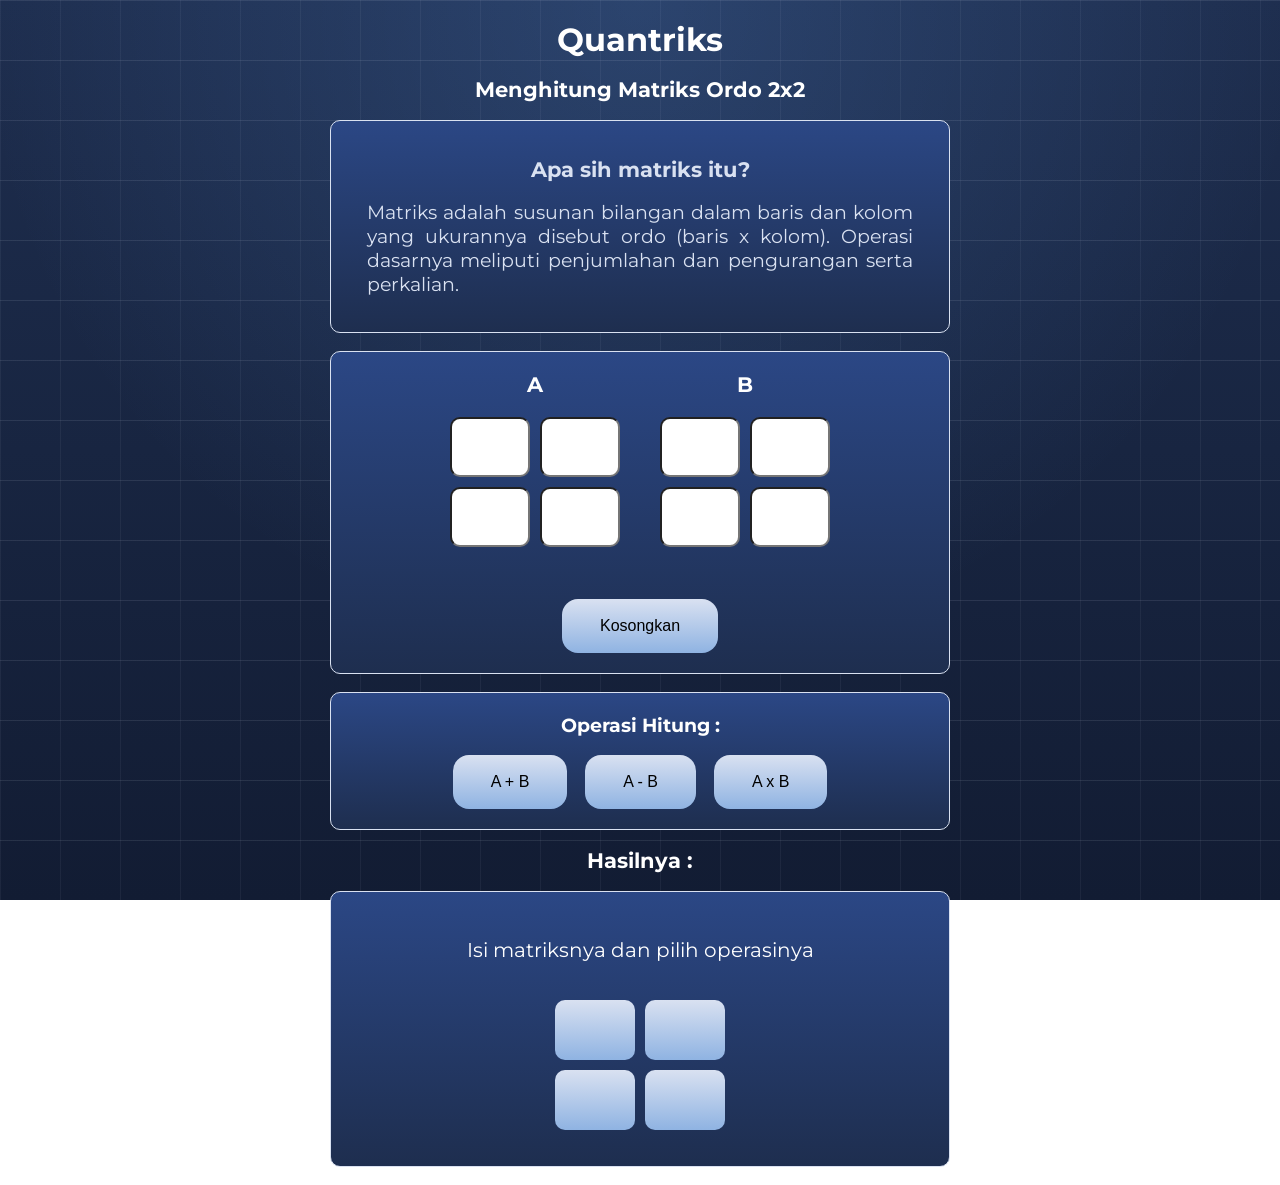
==== index.html @ f2c58c4d "Add files via upload" ====
<!doctype html>
<html lang="en">
  <head>
    <meta charset="UTF-8" />
    <meta name="viewport" content="width=device-width, initial-scale=1.0" />
    <title>Kalkulator Matriks</title>
    <link rel="stylesheet" href="visual.css" />
    <link
      rel="stylesheet"
      href="https://fonts.googleapis.com/css2?family=Montserrat:wght@400;600&display=swap"
    />
  </head>

  <body>
    <header>
      <h1 class="judul">Quantriks</h1>
      <h2 class="subjudul">Menghitung Matriks Ordo 2x2</h2>
    </header>

    <div class="explain">
      <p class="text-explain">Apa sih matriks itu?</p>
      <div class="explain-area">
        Matriks adalah susunan bilangan dalam baris dan kolom yang ukurannya
        disebut ordo (baris x kolom). Operasi dasarnya meliputi penjumlahan dan
        pengurangan serta perkalian.
      </div>
    </div>

    <div class="calculator">
      <section class="matriks-area">
        <div class="matriks">
          <div class="matriks-item">
            <h3 class="matriks-name">A</h3>
            <div class="matriks-grid">
              <input id="a" type="number" />
              <input id="b" type="number" />
              <input id="c" type="number" />
              <input id="d" type="number" />
            </div>
          </div>

          <div class="matriks-item">
            <h3 class="matriks-name">B</h3>
            <div class="matriks-grid">
              <input id="e" type="number" />
              <input id="f" type="number" />
              <input id="g" type="number" />
              <input id="h" type="number" />
            </div>
          </div>
        </div>

        <button class="tombol" id="tombol-hapus">Kosongkan</button>
      </section>
    </div>

    <section class="buttons">
      <p class="text-operasi">Operasi Hitung :</p>
      <button class="tombol" id="tombol-tambah">A + B</button>
      <button class="tombol" id="tombol-kurang">A - B</button>
      <button class="tombol" id="tombol-kali">A x B</button>
    </section>

    <div class="text-hasil">
      <p>Hasilnya :</p>
    </div>

    <section class="matriks-answer">
      <p id="hasil">Isi matriksnya dan pilih operasinya</p>

      <div class="hasil-grid">
        <div class="sel" id="r1"></div>
        <div class="sel" id="r2"></div>
        <div class="sel" id="r3"></div>
        <div class="sel" id="r4"></div>
      </div>
    </section>

    <script src="ngitung.js"></script>
  </body>
</html>
---- visual.css ----
:root {
  --bg: #1e2e4f;
  --font-family: "Montserrat", serif;
  --black: rgb(0, 0, 0);
  --blue2: #2b4785;
  --blue3: #8fb3e2;
  --blue4: #6aaaff;
  --white: #d9e1f1;
}

* {
  margin: 0;
  padding: 0;
  box-sizing: border-box;
}

.judul {
  text-align: center;
  font-size: clamp(2rem, 8vh, 3 rem);
  color: white;
  font-family: var(--font-family);
  margin-top: 20px;
  font-weight: bold;
}

.subjudul {
  text-align: center;
  font-size: 1.3rem;
  color: rgb(255, 255, 255);
  font-family: var(--font-family);
  font-weight: solid;
  margin-top: 18px;
}

.matriks-name {
  display: flex;
  justify-content: center;
  align-items: center;
  flex-wrap: wrap;
  color: white;
  font-family: var(--font-family);
  font-size: 1.3rem;
}

.matriks {
  display: flex;
  justify-content: center;
  align-items: center;
  flex-wrap: wrap;
}

.matriks-area {
  display: flex;
  flex-direction: column;
  background: linear-gradient(to bottom, var(--blue2), var(--bg));
  padding: 20px;
  border-radius: 10px;
  border: 1px solid var(--white);
  align-items: center;
}

.matriks-grid {
  display: grid;
  justify-content: center;
  grid-template-columns: repeat(2, 80px);
  grid-template-rows: 60px 60px;
  gap: 10px;
  max-width: 400px;
  padding: 20px;
  min-height: 200px;
}

body {
  /* background: linear-gradient(to left , #325297 , #467bde);*/
  min-height: 100vh;
  color: var(--white);
  background:
    linear-gradient(rgba(217, 225, 241, 0.104) 1px, transparent 1px) 0 0 / 60px
      60px,
    linear-gradient(90deg, rgba(217, 225, 241, 0.059) 1px, transparent 1px) 0
      0 / 60px 60px,
    radial-gradient(
      circle at 50% 0%,
      rgba(106, 170, 255, 0.18),
      transparent 60%
    ),
    linear-gradient(180deg, var(--bg) 0%, #121c33 100%);
  background-attachment: fixed;
}

#tombol-hapus {
  margin-top: 2px;
}

.buttons {
  display: flex;
  flex-wrap: wrap;
  background: linear-gradient(to bottom, var(--blue2), var(--bg));
  justify-content: center;
  gap: 18px;
  border-radius: 10px;
  padding: 20px;
  border: 1px solid var(--white);
}

.tombol {
  display: inline-block;
  background: linear-gradient(to top, var(--blue3), var(--white));
  padding: 18px 38px;
  border: none;
  border-radius: 16px;
  font-size: 16px;
  transition: transform 0.2s ease;
}

.tombol:hover {
  background: linear-gradient(to top, var(--blue3), var(--white));
  transition: 0.4s ease;
  letter-spacing: 0.03em;
  transform: scale(1.1);
  cursor: pointer;
}

.text-operasi {
  display: flex;
  flex-wrap: wrap;
  color: white;
  justify-content: center;
  align-items: center;
  margin-right: 0;
  font-family: var(--font-family);
  font-weight: bold;
  font-size: 1.2rem;
  width: 100%;
}

.text-hasil {
  display: flex;
  justify-content: center;
  align-items: center;
  font-size: 1.3rem;
  font-weight: bold;
  font-family: var(--font-family);
  color: white;
}

.matriks-answer {
  display: flex;
  flex-direction: column;
  background: linear-gradient(to bottom, var(--blue2), var(--bg));
  justify-content: center;
  align-items: center;
  gap: 18px;
  border-radius: 10px;
  padding: 36px;
  border: 1px solid var(--white);
  font-family: var(--font-family);
  color: rgb(255, 255, 255);
  font-size: 1.2rem;
}

.hasil-grid {
  display: grid;
  grid-template-columns: repeat(2, 80px);
  grid-template-rows: repeat(2, 60px);
  gap: 10px;
  margin-top: 10px;
}

.sel {
  display: flex;
  justify-content: center;
  align-items: center;
  background: linear-gradient(to top, var(--blue3), var(--white));
  color: var(--bg);
  font-weight: bold;
  font-size: 18px;
  border-radius: 10px;
}

#hasil {
  display: flex;
  justify-content: center;
  padding: 10px;
  color: rgb(255, 255, 255);
  font-size: 20px;
}

input[type="number"] {
  width: 100%;
  height: 100%;
  font-size: 18px;
  text-align: center;
  border-radius: 10px;
}

.explain {
  display: flex;
  flex-direction: column;
  background: linear-gradient(to bottom, var(--blue2), var(--bg));
  justify-content: center;
  align-items: center;
  font-family: var(--font-family);
  font-weight: bold;
  font-size: 1.3rem;
  gap: 18px;
  border-radius: 10px;
  padding: 36px;
  border: 1px solid var(--white);
}

.text-explain {
  display: flex;
  font-family: var(--font-family);
}

.explain-area {
  display: flex;
  font-family: var(--font-family);
  font-weight: normal;
  font-size: 1.2rem;
  text-align: justify;
}

.matriks-area,
.buttons,
.matriks-answer,
.explain {
  width: min(95%, 620px);
  margin: 18px auto;
}

@media (max-width: 480px) {
  .matriks-area, .buttons {
    padding: 14px;
  }

  .matriks-answer, .explain {
    padding: 20px;
  }

  .tombol {
    padding: 14px 24px;
  }

  .matriks-grid, .hasil-grid {
    grid-template-columns: repeat(2, 70px);
  }

  .matriks-grid {
    padding: 10px;
    min-height: 0;
  }
}
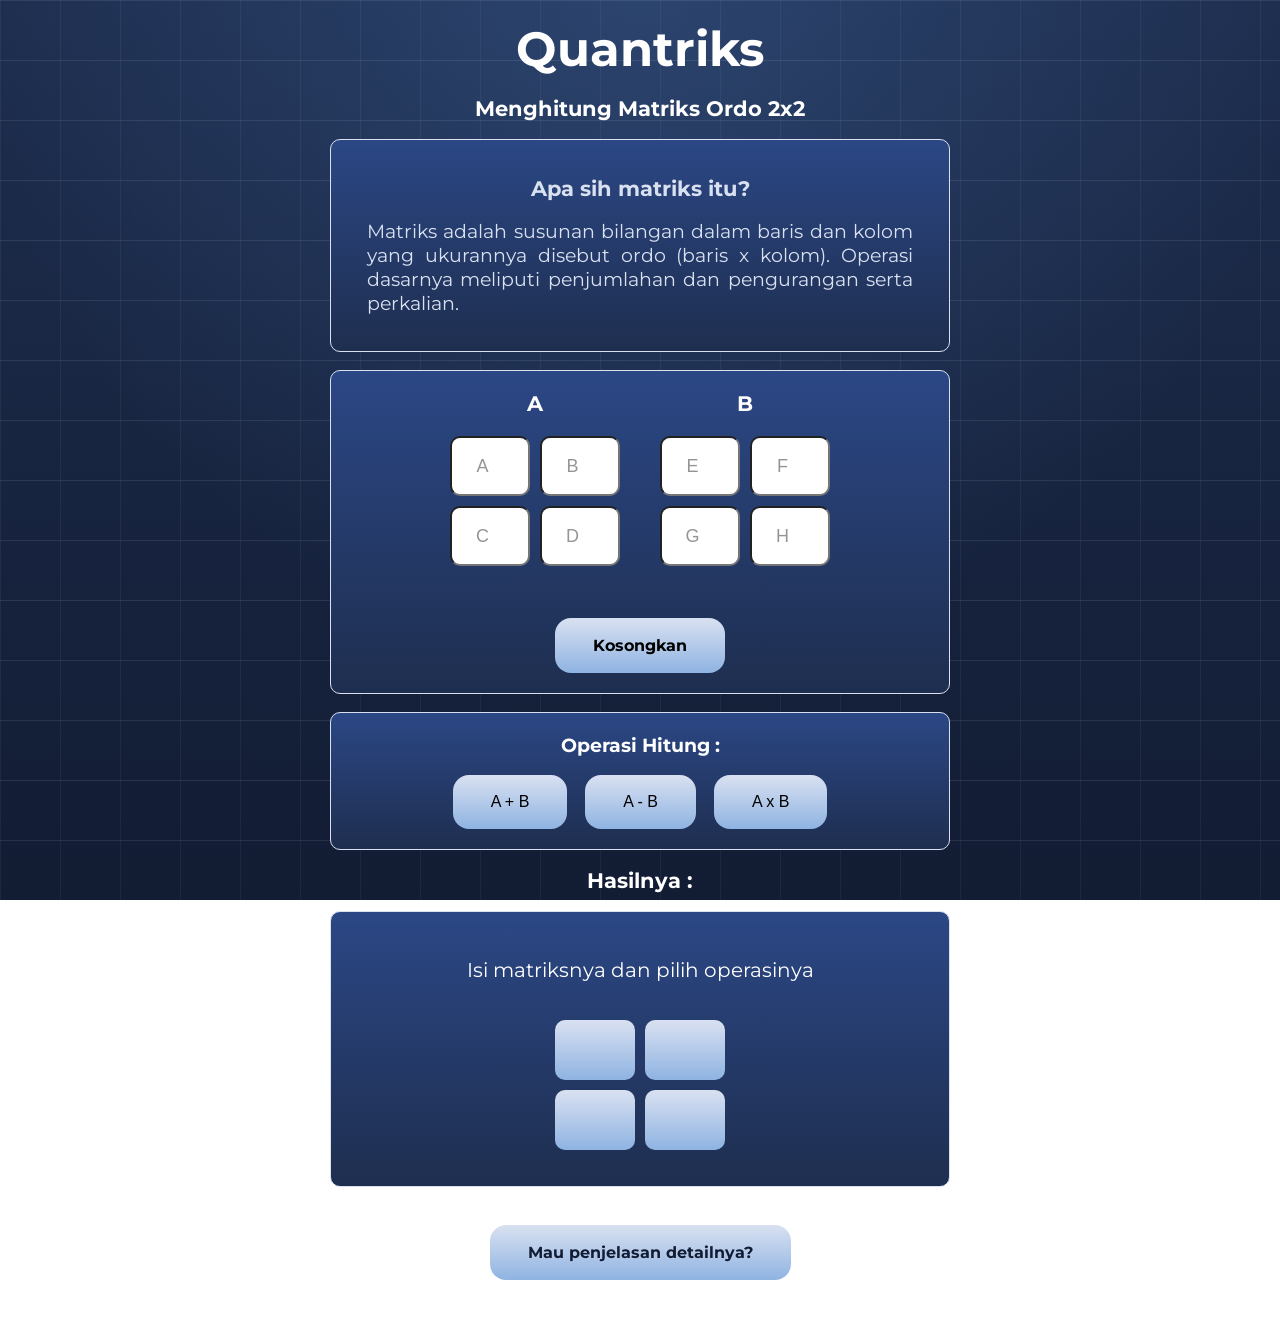
==== commit baa566c3: "Add files via upload" ====
--- a/index.html
+++ b/index.html
@@ -32,20 +32,20 @@
           <div class="matriks-item">
             <h3 class="matriks-name">A</h3>
             <div class="matriks-grid">
-              <input id="a" type="number" />
-              <input id="b" type="number" />
-              <input id="c" type="number" />
-              <input id="d" type="number" />
+              <input id="a" type="number" placeholder="A"/>
+              <input id="b" type="number" placeholder="B"/>
+              <input id="c" type="number" placeholder="C"/>
+              <input id="d" type="number" placeholder="D"/>
             </div>
           </div>
 
           <div class="matriks-item">
             <h3 class="matriks-name">B</h3>
             <div class="matriks-grid">
-              <input id="e" type="number" />
-              <input id="f" type="number" />
-              <input id="g" type="number" />
-              <input id="h" type="number" />
+              <input id="e" type="number" placeholder="E"/>
+              <input id="f" type="number" placeholder="F"/>
+              <input id="g" type="number" placeholder="G"/>
+              <input id="h" type="number" placeholder="H"/>
             </div>
           </div>
         </div>
@@ -76,6 +76,10 @@
       </div>
     </section>
 
+    <div class="btn-explain">
+      <a href="penjelasan.html" class="tombol" id="tombol-explain">Mau penjelasan detailnya?</a>
+    </div>
+
     <script src="ngitung.js"></script>
   </body>
 </html>
--- a/visual.css
+++ b/visual.css
@@ -1,6 +1,6 @@
 :root {
   --bg: #1e2e4f;
-  --font-family: "Montserrat", serif;
+  --font-family: "Montserrat", sans-serif;
   --black: rgb(0, 0, 0);
   --blue2: #2b4785;
   --blue3: #8fb3e2;
@@ -16,7 +16,7 @@
 
 .judul {
   text-align: center;
-  font-size: clamp(2rem, 8vh, 3 rem);
+  font-size: clamp(2rem, 8vh, 3rem);
   color: white;
   font-family: var(--font-family);
   margin-top: 20px;
@@ -68,6 +68,11 @@
   max-width: 400px;
   padding: 20px;
   min-height: 200px;
+}
+
+.matriks-grid ::placeholder {
+  color: #0000006a;
+  text-align: center;
 }
 
 body {
@@ -90,6 +95,9 @@
 
 #tombol-hapus {
   margin-top: 2px;
+  font-family: var(--font-family);
+  font-size: 1rem;
+  font-weight: bold;
 }
 
 .buttons {
@@ -222,20 +230,146 @@
   text-align: justify;
 }
 
+.btn-explain {
+  display: flex;
+  justify-content: center;
+  padding: 20px;
+}
+
+a {
+  font-family: var(--font-family);
+  font-size: 1rem;
+  font-weight: bold;
+  text-decoration: none;
+  color: #121c33;
+}
+
 .matriks-area,
 .buttons,
 .matriks-answer,
-.explain {
+.explain,
+.btn-explain {
   width: min(95%, 620px);
   margin: 18px auto;
 }
 
+.btn-back {
+  display: flex;
+  justify-content: center;
+  align-items: center;
+  margin: 20px;
+}
+
+.explaining {
+  padding: 20px;
+}
+
+.explaining-area {
+  display: flex;
+  flex-direction: row;
+  flex-wrap: wrap;
+  justify-content: center;
+  align-items: flex-start;
+  gap: 16px;
+  width: 100%;
+}
+
+.explaining-penjumlahan,
+.explaining-pengurangan,
+.explaining-perkalian {
+  flex: 0 1 340px;
+  font-family: var(--font-family);
+  font-size: 1rem;
+  display: flex;
+  flex-direction: column;
+  gap: 16px;
+}
+
+.kotak {
+  font-family: var(--font-family);
+  font-size: 1rem;
+  padding: 16px;
+  text-align: center;
+  color: white;
+  background: linear-gradient(to bottom, var(--blue2), var(--bg));
+  border: 1px solid var(--white);
+  border-radius: 10px;
+}
+
+.kotak.kiri {
+  text-align: left;
+}
+
+.kotak strong {
+  display: block;
+  margin-bottom: 6px;
+  color: var(--blue4);
+}
+
+.kotak p {
+  font-weight: normal;
+  line-height: 1.5;
+}
+
+.judul-kotak {
+  font-size: 1.3rem;
+}
+
+.langkah,
+.langkah ul {
+  padding-left: 20px;
+  margin-top: 8px;
+}
+
+.langkah li {
+  margin-bottom: 6px;
+  font-weight: normal;
+  line-height: 1.5;
+}
+
+.contoh-matriks {
+  display: flex;
+  flex-wrap: wrap;
+  justify-content: center;
+  align-items: center;
+  gap: 8px;
+  margin-top: 10px;
+}
+
+.item-matriks {
+  display: flex;
+  flex-direction: column;
+  align-items: center;
+  gap: 4px;
+  font-size: 0.8rem;
+  font-weight: normal;
+}
+
+.mini-grid {
+  display: grid;
+  grid-template-columns: repeat(2, 36px);
+  grid-template-rows: repeat(2, 36px);
+  gap: 6px;
+}
+
+.mini-grid .sel {
+  font-size: 1rem;
+  border-radius: 8px;
+}
+
+.operator {
+  font-size: 1.3rem;
+  font-weight: bold;
+}
+
 @media (max-width: 480px) {
-  .matriks-area, .buttons {
+  .matriks-area,
+  .buttons {
     padding: 14px;
   }
 
-  .matriks-answer, .explain {
+  .matriks-answer,
+  .explain {
     padding: 20px;
   }
 
@@ -243,7 +377,8 @@
     padding: 14px 24px;
   }
 
-  .matriks-grid, .hasil-grid {
+  .matriks-grid,
+  .hasil-grid {
     grid-template-columns: repeat(2, 70px);
   }
 
@@ -251,4 +386,7 @@
     padding: 10px;
     min-height: 0;
   }
-}+  .btn-explain {
+    padding: 10px;
+  }
+}
